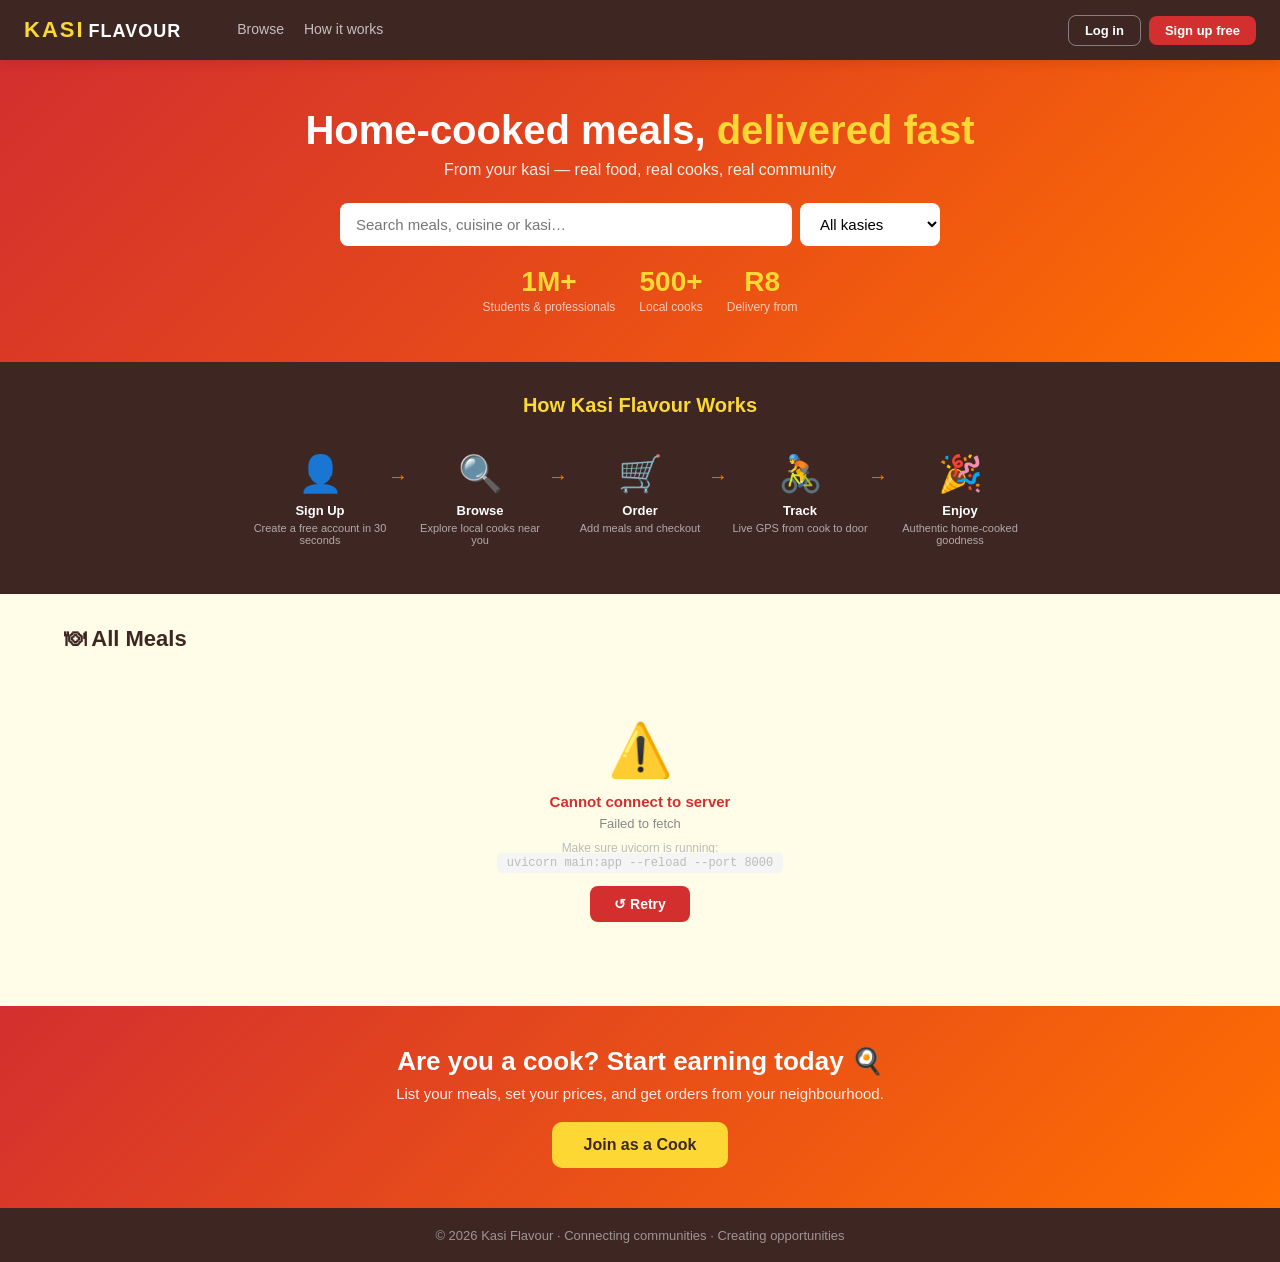
==== frontend/admin.html @ 2405cd32 "updated work" ====
<!DOCTYPE html>
<html lang="en">
<head>
  <meta charset="UTF-8"/>
  <meta name="viewport" content="width=device-width, initial-scale=1.0"/>
  <title>Kasi Flavour – Admin Dashboard</title>
  <link rel="stylesheet" href="./css/main.css"/>
  <style>
    body { background:#f4f4f4; }

    /* ── Layout ───────────────────────────────────────────────── */
    .admin-layout { display:flex; min-height:100vh; }

    .sidebar {
      width: 220px; min-width:220px;
      background:#3E2723; padding:0;
      display:flex; flex-direction:column;
      position:sticky; top:0; height:100vh; overflow-y:auto;
    }
    .sidebar-logo {
      padding:20px 16px 16px;
      border-bottom:1px solid rgba(255,255,255,.1);
    }
    .sidebar-logo .kasi    { font-size:20px; font-weight:900; color:#FDD835; letter-spacing:2px; }
    .sidebar-logo .flavour { font-size:15px; font-weight:700; color:#fff; }
    .sidebar-logo .role-tag { font-size:10px; color:rgba(255,255,255,.4);
      text-transform:uppercase; letter-spacing:1px; margin-top:4px; }

    .sidebar-nav { flex:1; padding:12px 0; }
    .nav-item {
      display:flex; align-items:center; gap:10px;
      padding:11px 18px; font-size:13px; font-weight:600;
      color:rgba(255,255,255,.6); cursor:pointer;
      border:none; background:none; width:100%; text-align:left;
      transition:all .15s; border-left:3px solid transparent;
    }
    .nav-item:hover   { color:#fff; background:rgba(255,255,255,.07); }
    .nav-item.active  { color:#FDD835; background:rgba(255,255,255,.1);
                        border-left-color:#D32F2F; }
    .nav-item .icon   { font-size:17px; }

    .sidebar-footer {
      padding:14px 16px;
      border-top:1px solid rgba(255,255,255,.1);
    }
    .sidebar-footer button {
      width:100%; padding:9px; background:rgba(255,255,255,.08);
      border:none; border-radius:8px; color:rgba(255,255,255,.6);
      font-size:13px; cursor:pointer; transition:all .15s;
    }
    .sidebar-footer button:hover { background:rgba(255,255,255,.15); color:#fff; }

    /* ── Main content ─────────────────────────────────────────── */
    .admin-main { flex:1; padding:24px; overflow-y:auto; }

    .page-header { margin-bottom:22px; }
    .page-header h2 { font-size:22px; font-weight:800; color:#3E2723; }
    .page-header p  { font-size:13px; color:#888; margin-top:3px; }

    /* ── Stat cards ───────────────────────────────────────────── */
    .stat-grid { display:grid; grid-template-columns:repeat(auto-fit,minmax(150px,1fr));
                 gap:14px; margin-bottom:26px; }
    .stat-card {
      background:#fff; border-radius:12px; padding:18px;
      box-shadow:0 2px 8px rgba(0,0,0,.07);
      border-top:4px solid var(--clr,#D32F2F);
    }
    .stat-card .s-label { font-size:11px; font-weight:700; color:#888;
                          text-transform:uppercase; letter-spacing:1px; }
    .stat-card .s-val   { font-size:30px; font-weight:800; color:#3E2723; margin-top:4px; }
    .stat-card .s-sub   { font-size:12px; color:#aaa; margin-top:2px; }

    /* ── Charts row ───────────────────────────────────────────── */
    .charts-row { display:grid; grid-template-columns:1fr 1fr; gap:16px; margin-bottom:26px; }
    .chart-card { background:#fff; border-radius:12px; padding:18px;
                  box-shadow:0 2px 8px rgba(0,0,0,.07); }
    .chart-card h4 { font-size:14px; font-weight:700; color:#3E2723; margin-bottom:14px; }
    .bar-chart  { display:flex; align-items:flex-end; gap:8px; height:100px; }
    .bar { flex:1; background:var(--red); border-radius:4px 4px 0 0;
           transition:height .4s; position:relative; cursor:pointer; }
    .bar:hover::after { content:attr(data-label); position:absolute; top:-22px; left:50%;
      transform:translateX(-50%); background:#3E2723; color:#fff;
      padding:2px 7px; border-radius:4px; font-size:10px; white-space:nowrap; }
    .bar-labels { display:flex; gap:8px; margin-top:5px; }
    .bar-label  { flex:1; text-align:center; font-size:10px; color:#aaa; }

    .donut-wrap { display:flex; gap:16px; align-items:center; }
    .donut-legend { display:flex; flex-direction:column; gap:7px; flex:1; }
    .legend-item { display:flex; align-items:center; gap:7px; font-size:12px; }
    .legend-dot  { width:10px; height:10px; border-radius:50%; flex-shrink:0; }

    /* ── Data table ───────────────────────────────────────────── */
    .data-card { background:#fff; border-radius:12px; box-shadow:0 2px 8px rgba(0,0,0,.07);
                 margin-bottom:20px; overflow:hidden; }
    .data-card-header {
      display:flex; align-items:center; justify-content:space-between;
      padding:14px 18px; border-bottom:1px solid #f0f0f0;
    }
    .data-card-header h4 { font-size:15px; font-weight:700; color:#3E2723; }
    .data-card-header .actions { display:flex; gap:8px; }

    .search-sm { padding:7px 12px; border:1.5px solid #e0e0e0; border-radius:8px;
                 font-size:13px; outline:none; width:180px; }
    .search-sm:focus { border-color:#D32F2F; }

    table { width:100%; border-collapse:collapse; }
    th    { padding:10px 14px; text-align:left; font-size:11px; font-weight:700;
            color:#888; text-transform:uppercase; letter-spacing:.8px;
            background:#fafafa; border-bottom:2px solid #f0f0f0; }
    td    { padding:11px 14px; font-size:13px; border-bottom:1px solid #f7f7f7; }
    tr:hover td { background:#fff8f8; }

    .badge-role { padding:3px 10px; border-radius:20px; font-size:11px; font-weight:700; }
    .role-customer { background:#FFF8E1; color:#FF6F00; }
    .role-cook     { background:#FFF3E0; color:#D32F2F; }
    .role-driver   { background:#E8F5E9; color:#2E7D32; }
    .role-admin    { background:#E8EAF6; color:#3949AB; }

    .badge-status { padding:3px 9px; border-radius:20px; font-size:11px; font-weight:700; }
    .s-active   { background:#E8F5E9; color:#2E7D32; }
    .s-inactive { background:#FFEBEE; color:#C62828; }

    .btn-tbl { padding:5px 12px; border-radius:6px; border:none; font-size:12px;
               font-weight:600; cursor:pointer; transition:all .15s; }
    .btn-approve { background:#E8F5E9; color:#2E7D32; }
    .btn-suspend { background:#FFEBEE; color:#C62828; }
    .btn-approve:hover { background:#2E7D32; color:#fff; }
    .btn-suspend:hover { background:#C62828; color:#fff; }
    .btn-view    { background:#E3F2FD; color:#1565C0; }
    .btn-view:hover { background:#1565C0; color:#fff; }

    /* ── Section panels ───────────────────────────────────────── */
    .panel { display:none; }
    .panel.active { display:block; }

    /* ── Activity feed ───────────────────────────────────────── */
    .activity-feed { max-height:280px; overflow-y:auto; }
    .activity-item {
      display:flex; gap:12px; align-items:flex-start;
      padding:10px 0; border-bottom:1px solid #f5f5f5;
    }
    .activity-icon { width:34px; height:34px; border-radius:50%;
                     display:flex; align-items:center; justify-content:center;
                     font-size:16px; flex-shrink:0; }
    .activity-text { flex:1; }
    .activity-text p { font-size:13px; color:#333; }
    .activity-text span { font-size:11px; color:#aaa; }

    @media(max-width:700px) {
      .sidebar  { display:none; }
      .charts-row { grid-template-columns:1fr; }
    }
  </style>
</head>
<body>

<div class="admin-layout">

  <!-- ══════════════ SIDEBAR ══════════════════════════════════════ -->
  <aside class="sidebar">
    <div class="sidebar-logo">
      <div><span class="kasi">KASI</span> <span class="flavour">FLAVOUR</span></div>
      <div class="role-tag">Admin Panel</div>
    </div>

    <nav class="sidebar-nav">
      <button class="nav-item active" onclick="showPanel('overview',this)">
        <span class="icon">📊</span> Overview
      </button>
      <button class="nav-item" onclick="showPanel('users',this)">
        <span class="icon">👥</span> Users
      </button>
      <button class="nav-item" onclick="showPanel('cooks',this)">
        <span class="icon">👨‍🍳</span> Cooks
      </button>
      <button class="nav-item" onclick="showPanel('orders',this)">
        <span class="icon">📦</span> Orders
      </button>
      <button class="nav-item" onclick="showPanel('menus',this)">
        <span class="icon">🍽</span> Menu Items
      </button>
      <button class="nav-item" onclick="showPanel('drivers',this)">
        <span class="icon">🚴</span> Drivers
      </button>
      <button class="nav-item" onclick="showPanel('reports',this)">
        <span class="icon">📈</span> Reports
      </button>
      <button class="nav-item" onclick="showPanel('settings',this)">
        <span class="icon">⚙️</span> Settings
      </button>
    </nav>

    <div class="sidebar-footer">
      <button onclick="goBack()">← Back to store</button>
      <button onclick="logout()" style="margin-top:6px">🚪 Log out</button>
    </div>
  </aside>

  <!-- ══════════════ MAIN ═════════════════════════════════════════ -->
  <main class="admin-main">

    <!-- ── OVERVIEW ──────────────────────────────────────────── -->
    <div id="panel-overview" class="panel active">
      <div class="page-header">
        <h2>Platform Overview</h2>
        <p>Real-time snapshot of Kasi Flavour</p>
      </div>

      <div class="stat-grid">
        <div class="stat-card" style="--clr:#D32F2F">
          <div class="s-label">Total Orders</div>
          <div class="s-val" id="ov-orders">–</div>
          <div class="s-sub">All time</div>
        </div>
        <div class="stat-card" style="--clr:#E64A19">
          <div class="s-label">Revenue</div>
          <div class="s-val" id="ov-revenue">–</div>
          <div class="s-sub">Platform earnings</div>
        </div>
        <div class="stat-card" style="--clr:#FF6F00">
          <div class="s-label">Users</div>
          <div class="s-val" id="ov-users">–</div>
          <div class="s-sub">Registered</div>
        </div>
        <div class="stat-card" style="--clr:#4CAF50">
          <div class="s-label">Active Cooks</div>
          <div class="s-val" id="ov-cooks">–</div>
          <div class="s-sub">Serving today</div>
        </div>
        <div class="stat-card" style="--clr:#2196F3">
          <div class="s-label">Active Drivers</div>
          <div class="s-val" id="ov-drivers">–</div>
          <div class="s-sub">Online now</div>
        </div>
        <div class="stat-card" style="--clr:#9C27B0">
          <div class="s-label">Menu Items</div>
          <div class="s-val" id="ov-items">–</div>
          <div class="s-sub">Listed</div>
        </div>
      </div>

      <!-- Charts -->
      <div class="charts-row">
        <div class="chart-card">
          <h4>📦 Orders – Last 7 Days</h4>
          <div class="bar-chart" id="orders-chart"></div>
          <div class="bar-labels" id="orders-chart-labels"></div>
        </div>
        <div class="chart-card">
          <h4>👤 Users by Role</h4>
          <div class="donut-wrap">
            <svg id="donut-svg" width="110" height="110" viewBox="0 0 36 36"></svg>
            <div class="donut-legend" id="donut-legend"></div>
          </div>
        </div>
      </div>

      <!-- Recent activity -->
      <div class="data-card">
        <div class="data-card-header"><h4>🕐 Recent Activity</h4></div>
        <div style="padding:4px 18px 14px">
          <div class="activity-feed" id="activity-feed">
            <p style="color:#aaa;font-size:13px;padding:12px 0">Loading activity…</p>
          </div>
        </div>
      </div>
    </div>

    <!-- ── USERS ─────────────────────────────────────────────── -->
    <div id="panel-users" class="panel">
      <div class="page-header"><h2>Users</h2><p>Manage all registered users</p></div>
      <div class="data-card">
        <div class="data-card-header">
          <h4>All Users <span id="users-count" style="color:#aaa;font-size:13px;font-weight:400"></span></h4>
          <div class="actions">
            <input class="search-sm" placeholder="Search name / phone…" oninput="filterTable('users-table',this.value)"/>
          </div>
        </div>
        <div style="overflow-x:auto">
          <table id="users-table">
            <thead>
              <tr><th>Name</th><th>Phone</th><th>Role</th><th>Joined</th><th>Status</th><th>Actions</th></tr>
            </thead>
            <tbody id="users-tbody">
              <tr><td colspan="6" style="text-align:center;color:#aaa;padding:24px">Loading…</td></tr>
            </tbody>
          </table>
        </div>
      </div>
    </div>

    <!-- ── COOKS ─────────────────────────────────────────────── -->
    <div id="panel-cooks" class="panel">
      <div class="page-header"><h2>Cooks</h2><p>Approve and manage cook accounts</p></div>
      <div class="data-card">
        <div class="data-card-header">
          <h4>All Cooks</h4>
          <div class="actions">
            <input class="search-sm" placeholder="Search cook…" oninput="filterTable('cooks-table',this.value)"/>
          </div>
        </div>
        <div style="overflow-x:auto">
          <table id="cooks-table">
            <thead>
              <tr><th>Cook</th><th>Kasi</th><th>Rating</th><th>Badges</th><th>Items</th><th>Status</th><th>Actions</th></tr>
            </thead>
            <tbody id="cooks-tbody">
              <tr><td colspan="7" style="text-align:center;color:#aaa;padding:24px">Loading…</td></tr>
            </tbody>
          </table>
        </div>
      </div>
    </div>

    <!-- ── ORDERS ────────────────────────────────────────────── -->
    <div id="panel-orders" class="panel">
      <div class="page-header"><h2>Orders</h2><p>All platform orders</p></div>
      <div class="data-card">
        <div class="data-card-header">
          <h4>All Orders</h4>
          <div class="actions">
            <select id="order-status-filter" class="search-sm" onchange="loadAdminOrders()">
              <option value="">All statuses</option>
              <option>pending</option><option>confirmed</option>
              <option>preparing</option><option>picked_up</option>
              <option>delivered</option><option>cancelled</option>
            </select>
          </div>
        </div>
        <div style="overflow-x:auto">
          <table>
            <thead>
              <tr><th>ID</th><th>Customer</th><th>Total</th><th>Payment</th><th>Status</th><th>Date</th><th>Actions</th></tr>
            </thead>
            <tbody id="orders-tbody">
              <tr><td colspan="7" style="text-align:center;color:#aaa;padding:24px">Loading…</td></tr>
            </tbody>
          </table>
        </div>
      </div>
    </div>

    <!-- ── MENU ITEMS ─────────────────────────────────────────── -->
    <div id="panel-menus" class="panel">
      <div class="page-header"><h2>Menu Items</h2><p>All listed meals across all cooks</p></div>
      <div class="data-card">
        <div class="data-card-header">
          <h4>All Meals</h4>
          <div class="actions">
            <input class="search-sm" placeholder="Search meals…" oninput="filterTable('menus-table',this.value)"/>
          </div>
        </div>
        <div style="overflow-x:auto">
          <table id="menus-table">
            <thead>
              <tr><th>Photo</th><th>Name</th><th>Cook</th><th>Price</th><th>Tags</th><th>Flash</th><th>Available</th><th>Actions</th></tr>
            </thead>
            <tbody id="menus-tbody">
              <tr><td colspan="8" style="text-align:center;color:#aaa;padding:24px">Loading…</td></tr>
            </tbody>
          </table>
        </div>
      </div>
    </div>

    <!-- ── DRIVERS ───────────────────────────────────────────── -->
    <div id="panel-drivers" class="panel">
      <div class="page-header"><h2>Drivers</h2><p>Manage delivery drivers</p></div>
      <div class="data-card">
        <div class="data-card-header"><h4>All Drivers</h4></div>
        <div style="overflow-x:auto">
          <table>
            <thead>
              <tr><th>Name</th><th>Phone</th><th>Vehicle</th><th>Rating</th><th>Available</th><th>Actions</th></tr>
            </thead>
            <tbody id="drivers-tbody">
              <tr><td colspan="6" style="text-align:center;color:#aaa;padding:24px">Loading…</td></tr>
            </tbody>
          </table>
        </div>
      </div>
    </div>

    <!-- ── REPORTS ────────────────────────────────────────────── -->
    <div id="panel-reports" class="panel">
      <div class="page-header"><h2>Reports</h2><p>Platform performance</p></div>
      <div class="charts-row">
        <div class="chart-card">
          <h4>💰 Revenue – Last 30 Days</h4>
          <div class="bar-chart" id="revenue-chart"></div>
        </div>
        <div class="chart-card">
          <h4>🍽 Top Selling Meals</h4>
          <div id="top-meals"></div>
        </div>
      </div>
      <div class="data-card">
        <div class="data-card-header"><h4>📊 Summary Stats</h4></div>
        <div style="padding:16px 18px;display:grid;grid-template-columns:1fr 1fr 1fr;gap:14px">
          <div style="text-align:center">
            <p style="font-size:28px;font-weight:800;color:#D32F2F" id="r-avg-order">–</p>
            <p style="font-size:12px;color:#888">Avg. order value</p>
          </div>
          <div style="text-align:center">
            <p style="font-size:28px;font-weight:800;color:#FF6F00" id="r-delivery-fee">–</p>
            <p style="font-size:12px;color:#888">Total delivery fees</p>
          </div>
          <div style="text-align:center">
            <p style="font-size:28px;font-weight:800;color:#4CAF50" id="r-commission">–</p>
            <p style="font-size:12px;color:#888">Platform commission (10%)</p>
          </div>
        </div>
      </div>
    </div>

    <!-- ── SETTINGS ───────────────────────────────────────────── -->
    <div id="panel-settings" class="panel">
      <div class="page-header"><h2>Settings</h2><p>Platform configuration</p></div>
      <div class="data-card" style="padding:22px">
        <div style="max-width:420px">
          <div style="margin-bottom:18px">
            <label style="font-size:12px;font-weight:700;color:#666;text-transform:uppercase;letter-spacing:.7px;display:block;margin-bottom:6px">
              Delivery fee (R)
            </label>
            <input id="s-delivery-fee" type="number" value="8"
              style="padding:10px 13px;border:1.5px solid #ddd;border-radius:8px;font-size:14px;width:100%;outline:none"/>
          </div>
          <div style="margin-bottom:18px">
            <label style="font-size:12px;font-weight:700;color:#666;text-transform:uppercase;letter-spacing:.7px;display:block;margin-bottom:6px">
              Platform commission (%)
            </label>
            <input id="s-commission" type="number" value="10"
              style="padding:10px 13px;border:1.5px solid #ddd;border-radius:8px;font-size:14px;width:100%;outline:none"/>
          </div>
          <div style="margin-bottom:18px">
            <label style="font-size:12px;font-weight:700;color:#666;text-transform:uppercase;letter-spacing:.7px;display:block;margin-bottom:6px">
              Flash deal duration (minutes)
            </label>
            <input id="s-flash-duration" type="number" value="60"
              style="padding:10px 13px;border:1.5px solid #ddd;border-radius:8px;font-size:14px;width:100%;outline:none"/>
          </div>
          <button class="btn-primary" style="width:auto;padding:10px 24px" onclick="alert('Settings saved! ✅')">
            Save Settings
          </button>
        </div>
      </div>
    </div>

  </main>
</div>

<script src="./js/api.js"></script>
<script>
  const TOKEN = localStorage.getItem("kf_token");
  // Auth guard - admin only
  if (!TOKEN) window.location.href = "index.html";
  // In production check role === 'admin', for hackathon allow any logged-in user

  const API = "http://localhost:8000/api";

  async function apiFetch(path) {
    const res = await fetch(API + path, { headers:{"Authorization":"Bearer "+TOKEN} });
    if (!res.ok) throw new Error(res.status);
    return res.json();
  }

  /* ═══ Panel navigation ══════════════════════════════════════ */
  function showPanel(name, btn) {
    document.querySelectorAll(".panel").forEach(p => p.classList.remove("active"));
    document.querySelectorAll(".nav-item").forEach(b => b.classList.remove("active"));
    document.getElementById("panel-"+name).classList.add("active");
    btn.classList.add("active");

    // Lazy-load panel data
    const loaders = {
      overview: loadOverview,
      users:    loadUsers,
      cooks:    loadCooks,
      orders:   loadAdminOrders,
      menus:    loadAdminMenus,
      drivers:  loadDrivers,
      reports:  loadReports,
    };
    loaders[name]?.();
  }

  function goBack()  { window.location.href = "index.html"; }
  function logout()  { ["kf_token","kf_role","kf_name"].forEach(k=>localStorage.removeItem(k)); window.location.href="index.html"; }

  /* ═══ Overview ═════════════════════════════════════════════ */
  async function loadOverview() {
    try {
      const [orders, users, menus] = await Promise.all([
        apiFetch("/orders"), apiFetch("/users/1"), apiFetch("/menus")
      ]);
      const totalOrders  = orders.length;
      const totalRev     = orders.reduce((s,o) => s + (o.total||0), 0);
      document.getElementById("ov-orders").textContent  = totalOrders;
      document.getElementById("ov-revenue").textContent = "R" + totalRev.toFixed(0);
      document.getElementById("ov-items").textContent   = menus.length;
      document.getElementById("ov-users").textContent   = "–";
      document.getElementById("ov-cooks").textContent   = "–";
      document.getElementById("ov-drivers").textContent = "–";
      drawOrdersChart(orders);
      drawRoleDonut([
        { label:"Customers", val:70, color:"#D32F2F" },
        { label:"Cooks",     val:20, color:"#FF6F00" },
        { label:"Drivers",   val:10, color:"#4CAF50" },
      ]);
      loadActivity(orders);
    } catch(e) {
      // Show demo data if server not running
      document.getElementById("ov-orders").textContent  = "247";
      document.getElementById("ov-revenue").textContent = "R18,430";
      document.getElementById("ov-users").textContent   = "1,204";
      document.getElementById("ov-cooks").textContent   = "38";
      document.getElementById("ov-drivers").textContent = "22";
      document.getElementById("ov-items").textContent   = "183";
      drawOrdersChart([]);
      drawRoleDonut([
        { label:"Customers", val:70, color:"#D32F2F" },
        { label:"Cooks",     val:20, color:"#FF6F00" },
        { label:"Drivers",   val:10, color:"#4CAF50" },
      ]);
      loadActivity([]);
    }
  }

  function drawOrdersChart(orders) {
    const days   = ["Mon","Tue","Wed","Thu","Fri","Sat","Sun"];
    const counts = days.map((_,i) => Math.floor(Math.random()*30)+5 + (orders.length ? 0 : 0));
    const max    = Math.max(...counts);
    const chart  = document.getElementById("orders-chart");
    const labels = document.getElementById("orders-chart-labels");
    if (!chart) return;
    chart.innerHTML  = counts.map((c,i) =>
      `<div class="bar" style="height:${(c/max)*90}%;background:${i===new Date().getDay()-1?'#FF6F00':'#D32F2F'}"
            data-label="${days[i]}: ${c} orders"></div>`
    ).join("");
    if (labels) labels.innerHTML = days.map(d=>`<div class="bar-label">${d}</div>`).join("");
  }

  function drawRoleDonut(segments) {
    const svg    = document.getElementById("donut-svg");
    const legend = document.getElementById("donut-legend");
    if (!svg) return;
    const total = segments.reduce((s,seg) => s+seg.val, 0);
    let offset  = 25; // start at top
    const r=15.915, cx=18, cy=18;
    svg.innerHTML = segments.map(seg => {
      const pct  = seg.val/total*100;
      const dash = `${pct} ${100-pct}`;
      const el   = `<circle cx="${cx}" cy="${cy}" r="${r}" fill="none" stroke="${seg.color}"
                     stroke-width="4" stroke-dasharray="${dash}"
                     stroke-dashoffset="${offset}" transform="rotate(-90 ${cx} ${cy})"/>`;
      offset -= pct;
      return el;
    }).join("") + `<text x="${cx}" y="${cy+1}" text-anchor="middle"
      dominant-baseline="central" font-size="5" font-weight="700" fill="#3E2723">${total}%</text>`;
    if (legend) legend.innerHTML = segments.map(s =>
      `<div class="legend-item">
         <div class="legend-dot" style="background:${s.color}"></div>
         <span>${s.label} – ${s.val}%</span>
       </div>`).join("");
  }

  function loadActivity(orders) {
    const feed = document.getElementById("activity-feed");
    if (!feed) return;
    const activities = [
      { icon:"🛒", bg:"#FFF8E1", text:"New order #247 placed — R65.00", time:"2 min ago" },
      { icon:"👨‍🍳", bg:"#FFF3E0", text:"Mama Zondo's Kitchen joined as a cook", time:"15 min ago" },
      { icon:"✅", bg:"#E8F5E9", text:"Order #245 delivered successfully", time:"28 min ago" },
      { icon:"🚴", bg:"#E3F2FD", text:"Driver Sipho came online in Soweto", time:"34 min ago" },
      { icon:"⭐", bg:"#F3E5F5", text:"New 5-star review for Pap & Wors", time:"1 hr ago" },
      { icon:"⏱", bg:"#FFEBEE", text:"Flash deal expired for Umngqusho", time:"2 hr ago" },
    ];
    feed.innerHTML = activities.map(a => `
      <div class="activity-item">
        <div class="activity-icon" style="background:${a.bg}">${a.icon}</div>
        <div class="activity-text"><p>${a.text}</p><span>${a.time}</span></div>
      </div>`).join("");
  }

  /* ═══ Users ════════════════════════════════════════════════ */
  async function loadUsers() {
    // Demo data — replace with apiFetch("/users") when endpoint added
    const demoUsers = [
      { id:1, name:"Simanga Mchunu",     phone:"0821234567", role:"admin",    created_at:"2025-01-10", active:true },
      { id:2, name:"Patience Mabuza",    phone:"0731234567", role:"cook",     created_at:"2025-01-12", active:true },
      { id:3, name:"Sipho Dlamini",      phone:"0761234567", role:"driver",   created_at:"2025-01-14", active:true },
      { id:4, name:"Nomsa Khumalo",      phone:"0651234567", role:"customer", created_at:"2025-01-15", active:true },
      { id:5, name:"Thabo Nkosi",        phone:"0791234567", role:"customer", created_at:"2025-01-16", active:false },
    ];
    document.getElementById("users-count").textContent = `(${demoUsers.length})`;
    document.getElementById("users-tbody").innerHTML = demoUsers.map(u => `
      <tr>
        <td><strong>${u.name}</strong></td>
        <td>${u.phone}</td>
        <td><span class="badge-role role-${u.role}">${u.role}</span></td>
        <td>${new Date(u.created_at).toLocaleDateString("en-ZA")}</td>
        <td><span class="badge-status ${u.active?"s-active":"s-inactive"}">${u.active?"Active":"Suspended"}</span></td>
        <td style="display:flex;gap:5px">
          <button class="btn-tbl btn-view">View</button>
          <button class="btn-tbl ${u.active?"btn-suspend":"btn-approve"}" onclick="toggleUser(${u.id},${!u.active})">
            ${u.active?"Suspend":"Restore"}
          </button>
        </td>
      </tr>`).join("");
  }

  function toggleUser(id, activate) {
    alert(`User #${id} ${activate?"restored":"suspended"}. (Connect to /api/users/${id}/status)`);
    loadUsers();
  }

  /* ═══ Cooks ════════════════════════════════════════════════ */
  async function loadCooks() {
    const demoCooks = [
      { id:1, name:"Mama Zondo",    kasi:"Soweto",    rating:4.9, badges:"🌶 👑", items:8,  active:true },
      { id:2, name:"Aunty Thandi",  kasi:"Alexandra", rating:4.7, badges:"⚡",    items:5,  active:true },
      { id:3, name:"Bra Mike",      kasi:"Tembisa",   rating:4.5, badges:"👑",    items:12, active:false },
    ];
    document.getElementById("cooks-tbody").innerHTML = demoCooks.map(c => `
      <tr>
        <td><strong>${c.name}</strong></td>
        <td>${c.kasi}</td>
        <td>${c.rating} ⭐</td>
        <td>${c.badges}</td>
        <td>${c.items}</td>
        <td><span class="badge-status ${c.active?"s-active":"s-inactive"}">${c.active?"Active":"Pending"}</span></td>
        <td style="display:flex;gap:5px">
          <button class="btn-tbl btn-view">View</button>
          <button class="btn-tbl ${c.active?"btn-suspend":"btn-approve"}">${c.active?"Suspend":"Approve"}</button>
        </td>
      </tr>`).join("");
  }

  /* ═══ Orders ═══════════════════════════════════════════════ */
  async function loadAdminOrders() {
    try {
      const orders = await apiFetch("/orders");
      renderOrdersTable(orders);
    } catch {
      const demo = [
        { id:247, customer_id:4, total:65, payment_method:"cash",  status:"pending",   created_at:"2025-06-13T10:05:00" },
        { id:246, customer_id:3, total:89, payment_method:"card",  status:"delivered", created_at:"2025-06-13T09:30:00" },
        { id:245, customer_id:2, total:45, payment_method:"cash",  status:"delivered", created_at:"2025-06-13T08:55:00" },
      ];
      renderOrdersTable(demo);
    }
  }

  function renderOrdersTable(orders) {
    const filter = document.getElementById("order-status-filter")?.value || "";
    const filtered = filter ? orders.filter(o=>o.status===filter) : orders;
    document.getElementById("orders-tbody").innerHTML = filtered.map(o => `
      <tr>
        <td><strong>#${o.id}</strong></td>
        <td>User #${o.customer_id}</td>
        <td>R${(o.total||0).toFixed(2)}</td>
        <td>${o.payment_method}</td>
        <td><span class="badge-status ${["delivered"].includes(o.status)?"s-active":"s-inactive"}">${o.status}</span></td>
        <td>${new Date(o.created_at).toLocaleString("en-ZA")}</td>
        <td><button class="btn-tbl btn-view" onclick="alert('Order #${o.id} detail — connect to /api/orders/${o.id}')">View</button></td>
      </tr>`).join("");
  }

  /* ═══ Menu Items ═══════════════════════════════════════════ */
  async function loadAdminMenus() {
    try {
      const items = await apiFetch("/menus");
      document.getElementById("menus-tbody").innerHTML = items.map(item => `
        <tr>
          <td>${item.image_url
            ? `<img src="http://localhost:8000${item.image_url}" style="width:44px;height:44px;object-fit:cover;border-radius:6px"/>`
            : `<div style="width:44px;height:44px;background:var(--cream);border-radius:6px;display:flex;align-items:center;justify-content:center;font-size:20px">🍽</div>`
          }</td>
          <td><strong>${item.name}</strong></td>
          <td>Cook #${item.cook_id}</td>
          <td>R${item.price.toFixed(2)}</td>
          <td style="font-size:11px;color:#888">${item.cuisine_tags||"–"}</td>
          <td>${item.is_flash_deal?"⚡ Yes":"–"}</td>
          <td><span class="badge-status ${item.available?"s-active":"s-inactive"}">${item.available?"Live":"Hidden"}</span></td>
          <td><button class="btn-tbl btn-suspend" onclick="adminRemoveItem(${item.id})">Remove</button></td>
        </tr>`).join("");
    } catch { document.getElementById("menus-tbody").innerHTML = `<tr><td colspan="8" style="text-align:center;color:#aaa;padding:20px">Could not load menu items.</td></tr>`; }
  }

  async function adminRemoveItem(id) {
    if (!confirm("Remove this meal from the platform?")) return;
    await fetch(`${API}/menus/${id}`, { method:"DELETE", headers:{"Authorization":"Bearer "+TOKEN}});
    loadAdminMenus();
  }

  /* ═══ Drivers ══════════════════════════════════════════════ */
  function loadDrivers() {
    const demo = [
      { name:"Sipho Dlamini", phone:"0761234567", vehicle:"motorbike", rating:4.8, available:true  },
      { name:"Kagiso Sithole",phone:"0751234567", vehicle:"bicycle",   rating:4.6, available:false },
      { name:"Lerato Mokoena",phone:"0841234567", vehicle:"motorbike", rating:4.7, available:true  },
    ];
    document.getElementById("drivers-tbody").innerHTML = demo.map(d => `
      <tr>
        <td><strong>${d.name}</strong></td>
        <td>${d.phone}</td>
        <td>${d.vehicle}</td>
        <td>${d.rating} ⭐</td>
        <td><span class="badge-status ${d.available?"s-active":"s-inactive"}">${d.available?"Online":"Offline"}</span></td>
        <td><button class="btn-tbl btn-view">View</button></td>
      </tr>`).join("");
  }

  /* ═══ Reports ══════════════════════════════════════════════ */
  function loadReports() {
    const rev = [120,180,95,220,310,175,250,190,280,340];
    const max = Math.max(...rev);
    const rc  = document.getElementById("revenue-chart");
    if (rc) rc.innerHTML = rev.map(v=>
      `<div class="bar" style="height:${(v/max)*90}%;background:#FF6F00" data-label="R${v}"></div>`
    ).join("");

    const tops = [
      { name:"Pap & Wors",       orders:42 },
      { name:"Umngqusho",         orders:35 },
      { name:"Braai Chicken",     orders:29 },
      { name:"Chakalaka Rice",    orders:24 },
    ];
    const tm = document.getElementById("top-meals");
    if (tm) tm.innerHTML = tops.map((t,i) => `
      <div style="display:flex;align-items:center;gap:10px;margin-bottom:10px">
        <span style="font-size:18px;font-weight:800;color:#D32F2F;min-width:24px">${i+1}</span>
        <div style="flex:1">
          <p style="font-size:13px;font-weight:700">${t.name}</p>
          <div style="height:6px;background:#f0f0f0;border-radius:3px;margin-top:3px">
            <div style="height:6px;background:#D32F2F;border-radius:3px;width:${(t.orders/42)*100}%"></div>
          </div>
        </div>
        <span style="font-size:13px;color:#888">${t.orders}</span>
      </div>`).join("");

    document.getElementById("r-avg-order").textContent = "R74.50";
    document.getElementById("r-delivery-fee").textContent = "R1,976";
    document.getElementById("r-commission").textContent = "R1,843";
  }

  /* ═══ Table search ════════════════════════════════════════ */
  function filterTable(tableId, query) {
    const q = query.toLowerCase();
    document.querySelectorAll(`#${tableId} tbody tr`).forEach(row => {
      row.style.display = row.textContent.toLowerCase().includes(q) ? "" : "none";
    });
  }

  /* ═══ Init ════════════════════════════════════════════════ */
  loadOverview();
</script>
</body>
</html>
---- frontend/css/main.css ----
/* ── Kasi Flavour – main.css ──────────────────────────────────────────────── */
/* Palette: deep red, bold orange, amber, warm cream, dark brown             */

:root {
  --red:        #D32F2F;
  --orange:     #E64A19;
  --amber:      #FF6F00;
  --yellow:     #FDD835;
  --cream:      #FFF8E1;
  --off-white:  #FFFDE7;
  --dark-brown: #3E2723;
  --charcoal:   #212121;
  --white:      #FFFFFF;
  --shadow:     0 2px 12px rgba(0,0,0,.12);
  --radius:     12px;
  --radius-sm:  8px;
}

*, *::before, *::after { box-sizing: border-box; margin: 0; padding: 0; }

body {
  font-family: 'Segoe UI', Arial, sans-serif;
  background: var(--off-white);
  color: var(--charcoal);
  min-height: 100vh;
}

/* ── Navbar ──────────────────────────────────────────────────────────────── */
.navbar {
  background: var(--dark-brown);
  padding: 0 24px;
  height: 60px;
  display: flex;
  align-items: center;
  gap: 32px;
  position: sticky;
  top: 0;
  z-index: 100;
  box-shadow: var(--shadow);
}

.nav-brand { display: flex; align-items: baseline; gap: 4px; }
.brand-kasi    { font-size: 22px; font-weight: 900; color: var(--yellow);  letter-spacing: 2px; }
.brand-flavour { font-size: 18px; font-weight: 700; color: var(--white);   letter-spacing: 1px; }

.nav-links { display: flex; gap: 20px; margin-left: auto; }
.nav-links a {
  color: rgba(255,255,255,.7);
  text-decoration: none;
  font-size: 14px;
  font-weight: 500;
  padding: 4px 0;
  border-bottom: 2px solid transparent;
  transition: all .2s;
}
.nav-links a:hover,
.nav-links a.active { color: var(--yellow); border-color: var(--amber); }

.cart-btn {
  background: var(--red);
  color: var(--white);
  border: none;
  border-radius: var(--radius-sm);
  padding: 8px 16px;
  font-size: 14px;
  font-weight: 600;
  cursor: pointer;
  display: flex;
  align-items: center;
  gap: 6px;
  transition: background .2s;
}
.cart-btn:hover { background: var(--orange); }

.badge {
  background: var(--yellow);
  color: var(--dark-brown);
  border-radius: 50%;
  width: 20px; height: 20px;
  display: inline-flex;
  align-items: center;
  justify-content: center;
  font-size: 11px;
  font-weight: 700;
}

/* ── Hero ────────────────────────────────────────────────────────────────── */
.hero {
  background: linear-gradient(135deg, var(--red) 0%, var(--orange) 50%, var(--amber) 100%);
  padding: 48px 24px;
  text-align: center;
  color: var(--white);
}
.hero h1 { font-size: clamp(24px, 5vw, 40px); font-weight: 800; margin-bottom: 8px; }
.hero p   { font-size: 16px; opacity: .9; margin-bottom: 24px; }
.accent   { color: var(--yellow); }

.search-bar {
  max-width: 600px;
  margin: 0 auto;
  display: flex;
  gap: 8px;
}
.search-bar input,
.search-bar select {
  border: none;
  border-radius: var(--radius-sm);
  padding: 12px 16px;
  font-size: 15px;
  outline: none;
}
.search-bar input  { flex: 1; }
.search-bar select { min-width: 140px; background: var(--white); }

/* ── Section ─────────────────────────────────────────────────────────────── */
.section { padding: 32px 24px; max-width: 1200px; margin: 0 auto; }
.section-header { display: flex; align-items: center; gap: 16px; margin-bottom: 16px; }
.section h2 { font-size: 22px; font-weight: 700; color: var(--dark-brown); margin-bottom: 16px; }

.timer {
  background: var(--red);
  color: var(--white);
  padding: 4px 10px;
  border-radius: 20px;
  font-size: 13px;
  font-weight: 700;
  letter-spacing: 1px;
}

/* ── Menu Grid ───────────────────────────────────────────────────────────── */
.menu-grid {
  display: grid;
  grid-template-columns: repeat(auto-fill, minmax(260px, 1fr));
  gap: 20px;
}

.menu-card {
  background: var(--white);
  border-radius: var(--radius);
  overflow: hidden;
  box-shadow: var(--shadow);
  transition: transform .2s, box-shadow .2s;
  cursor: pointer;
}
.menu-card:hover { transform: translateY(-4px); box-shadow: 0 8px 24px rgba(0,0,0,.15); }

.menu-card-img {
  width: 100%;
  height: 160px;
  object-fit: cover;
  background: var(--cream);
  display: flex;
  align-items: center;
  justify-content: center;
  font-size: 48px;
}

.menu-card-body { padding: 14px; }
.menu-card-body h3  { font-size: 16px; font-weight: 700; margin-bottom: 4px; }
.menu-card-body .kasi-tag {
  font-size: 12px;
  color: var(--orange);
  font-weight: 600;
  margin-bottom: 6px;
}
.menu-card-body .tags {
  display: flex;
  flex-wrap: wrap;
  gap: 4px;
  margin-bottom: 10px;
}
.tag {
  background: var(--cream);
  color: var(--dark-brown);
  font-size: 11px;
  padding: 2px 8px;
  border-radius: 20px;
  border: 1px solid var(--amber);
}
.menu-card-footer {
  display: flex;
  align-items: center;
  justify-content: space-between;
  padding: 10px 14px;
  background: var(--cream);
  border-top: 1px solid rgba(0,0,0,.06);
}
.price { font-size: 18px; font-weight: 800; color: var(--red); }
.flash-price { font-size: 12px; color: var(--orange); text-decoration: line-through; }

.btn-add {
  background: var(--red);
  color: var(--white);
  border: none;
  border-radius: var(--radius-sm);
  padding: 8px 14px;
  font-size: 13px;
  font-weight: 700;
  cursor: pointer;
  transition: background .15s;
}
.btn-add:hover { background: var(--orange); }

/* ── Cart Drawer ─────────────────────────────────────────────────────────── */
.overlay {
  position: fixed;
  inset: 0;
  background: rgba(0,0,0,.4);
  z-index: 200;
}
.cart-drawer {
  position: fixed;
  top: 0; right: 0;
  width: min(400px, 100vw);
  height: 100vh;
  background: var(--white);
  z-index: 201;
  display: flex;
  flex-direction: column;
  box-shadow: -4px 0 24px rgba(0,0,0,.2);
  transition: transform .3s;
}
.cart-header {
  display: flex;
  align-items: center;
  justify-content: space-between;
  padding: 20px;
  background: var(--dark-brown);
  color: var(--white);
}
.cart-header h3 { font-size: 18px; }
.cart-header button { background: none; border: none; color: var(--white); font-size: 20px; cursor: pointer; }

#cart-items { flex: 1; overflow-y: auto; padding: 16px; }

.cart-footer {
  padding: 20px;
  border-top: 1px solid rgba(0,0,0,.08);
  background: var(--cream);
}
.cart-footer p { font-size: 15px; margin-bottom: 6px; }

.btn-primary {
  width: 100%;
  background: var(--red);
  color: var(--white);
  border: none;
  border-radius: var(--radius-sm);
  padding: 14px;
  font-size: 16px;
  font-weight: 700;
  cursor: pointer;
  margin-top: 12px;
  transition: background .2s;
}
.btn-primary:hover { background: var(--orange); }

/* ── Tracking Map ────────────────────────────────────────────────────────── */
#map {
  width: 100%;
  height: 400px;
  border-radius: var(--radius);
  background: var(--cream);
  margin-top: 16px;
}

/* ── Utilities ───────────────────────────────────────────────────────────── */
.hidden { display: none !important; }
.loading { text-align: center; padding: 40px; color: var(--orange); font-size: 15px; }

/* ── Responsive ──────────────────────────────────────────────────────────── */
@media (max-width: 600px) {
  .navbar { padding: 0 12px; gap: 12px; }
  .nav-links { gap: 12px; }
  .hero { padding: 32px 16px; }
  .section { padding: 24px 16px; }
  .search-bar { flex-direction: column; }
}
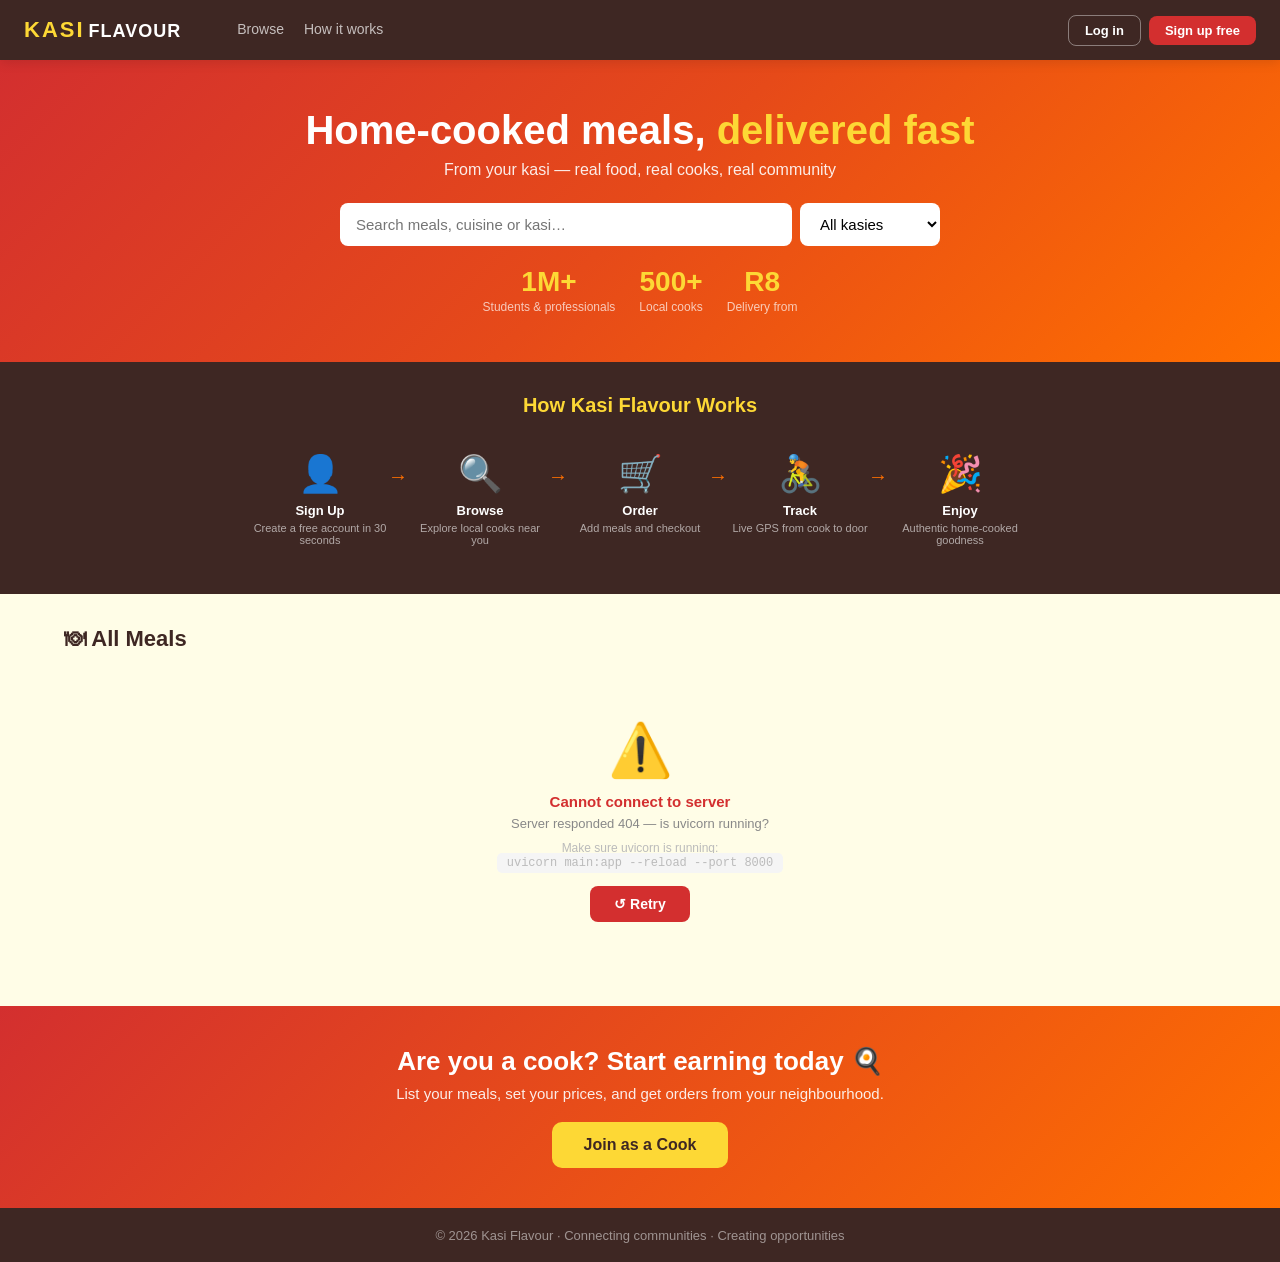
==== commit 40943328: "cleasn" ====
--- a/frontend/admin.html
+++ b/frontend/admin.html
@@ -456,7 +456,7 @@
   if (!TOKEN) window.location.href = "index.html";
   // In production check role === 'admin', for hackathon allow any logged-in user
 
-  const API = "http://localhost:8000/api";
+  const API = "/api";
 
   async function apiFetch(path) {
     const res = await fetch(API + path, { headers:{"Authorization":"Bearer "+TOKEN} });
@@ -673,7 +673,7 @@
       document.getElementById("menus-tbody").innerHTML = items.map(item => `
         <tr>
           <td>${item.image_url
-            ? `<img src="http://localhost:8000${item.image_url}" style="width:44px;height:44px;object-fit:cover;border-radius:6px"/>`
+            ? `<img src="${item.image_url}" style="width:44px;height:44px;object-fit:cover;border-radius:6px"/>`
             : `<div style="width:44px;height:44px;background:var(--cream);border-radius:6px;display:flex;align-items:center;justify-content:center;font-size:20px">🍽</div>`
           }</td>
           <td><strong>${item.name}</strong></td>
